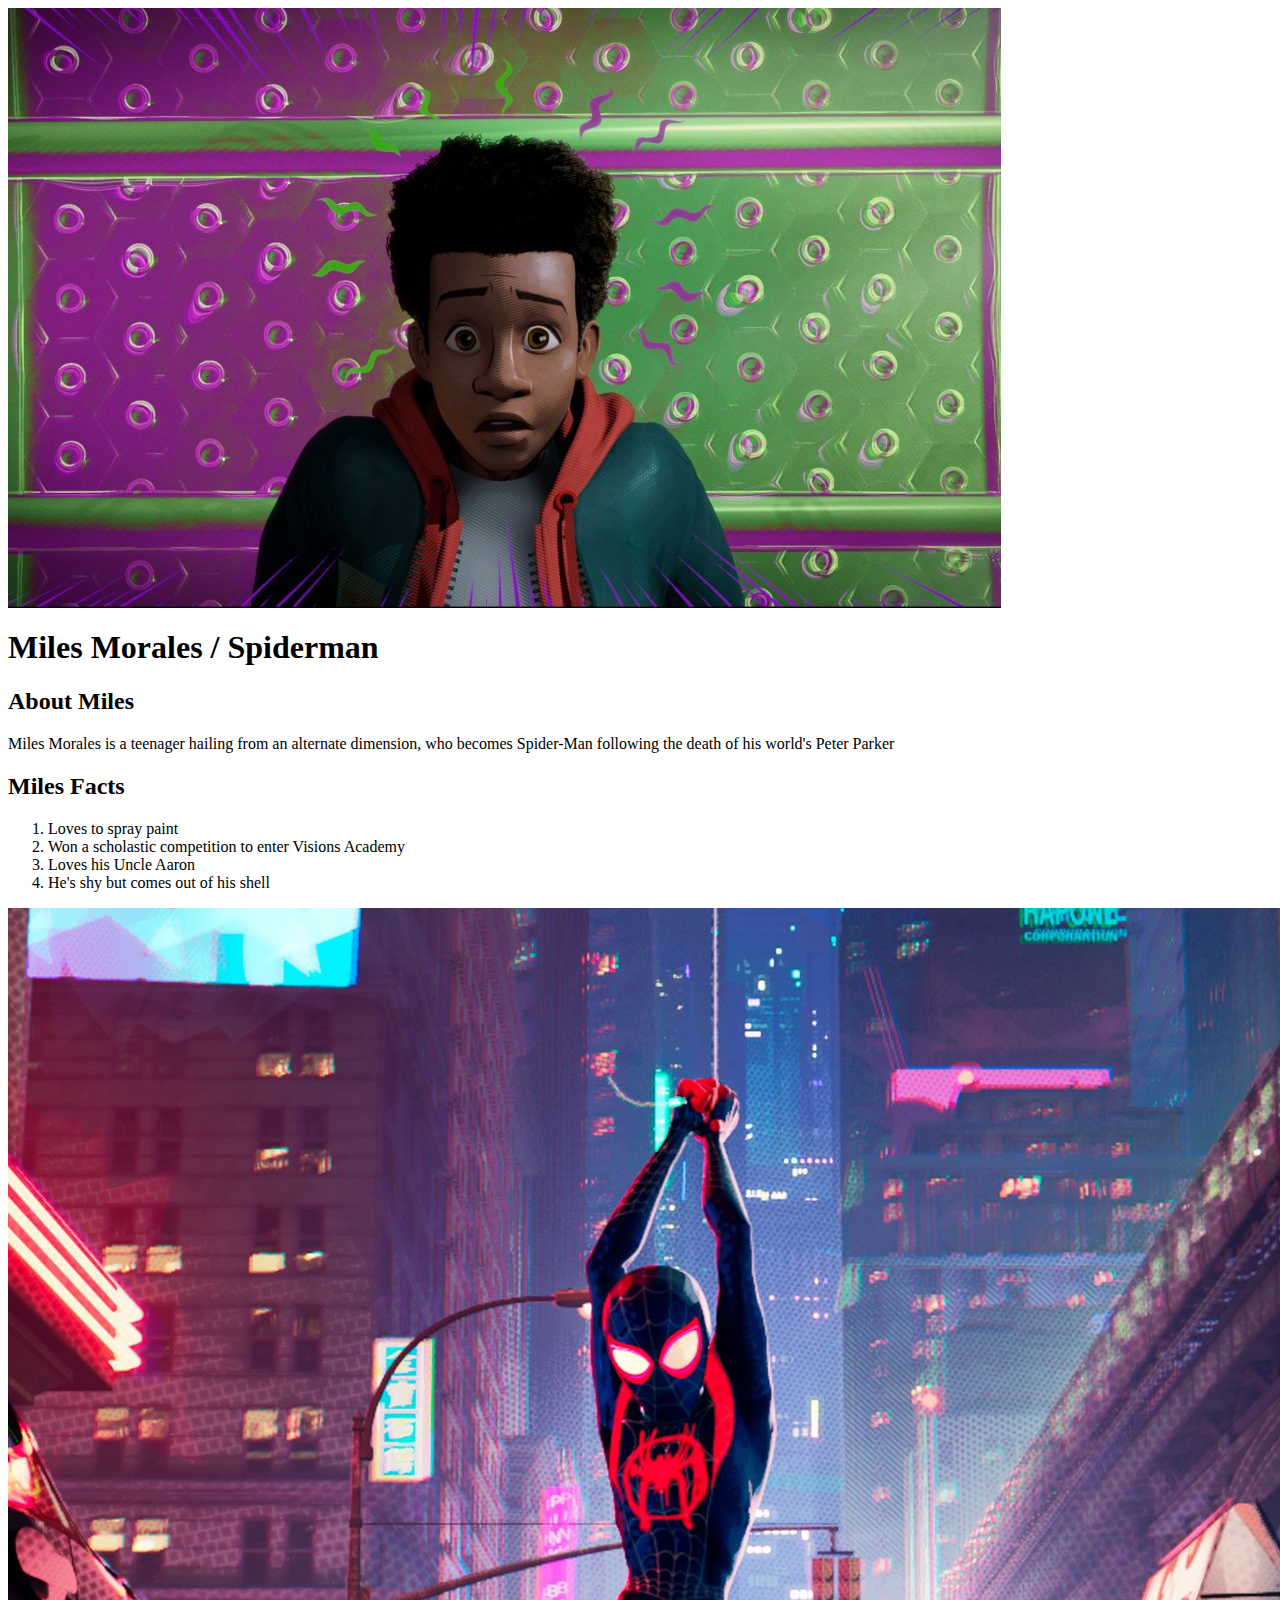
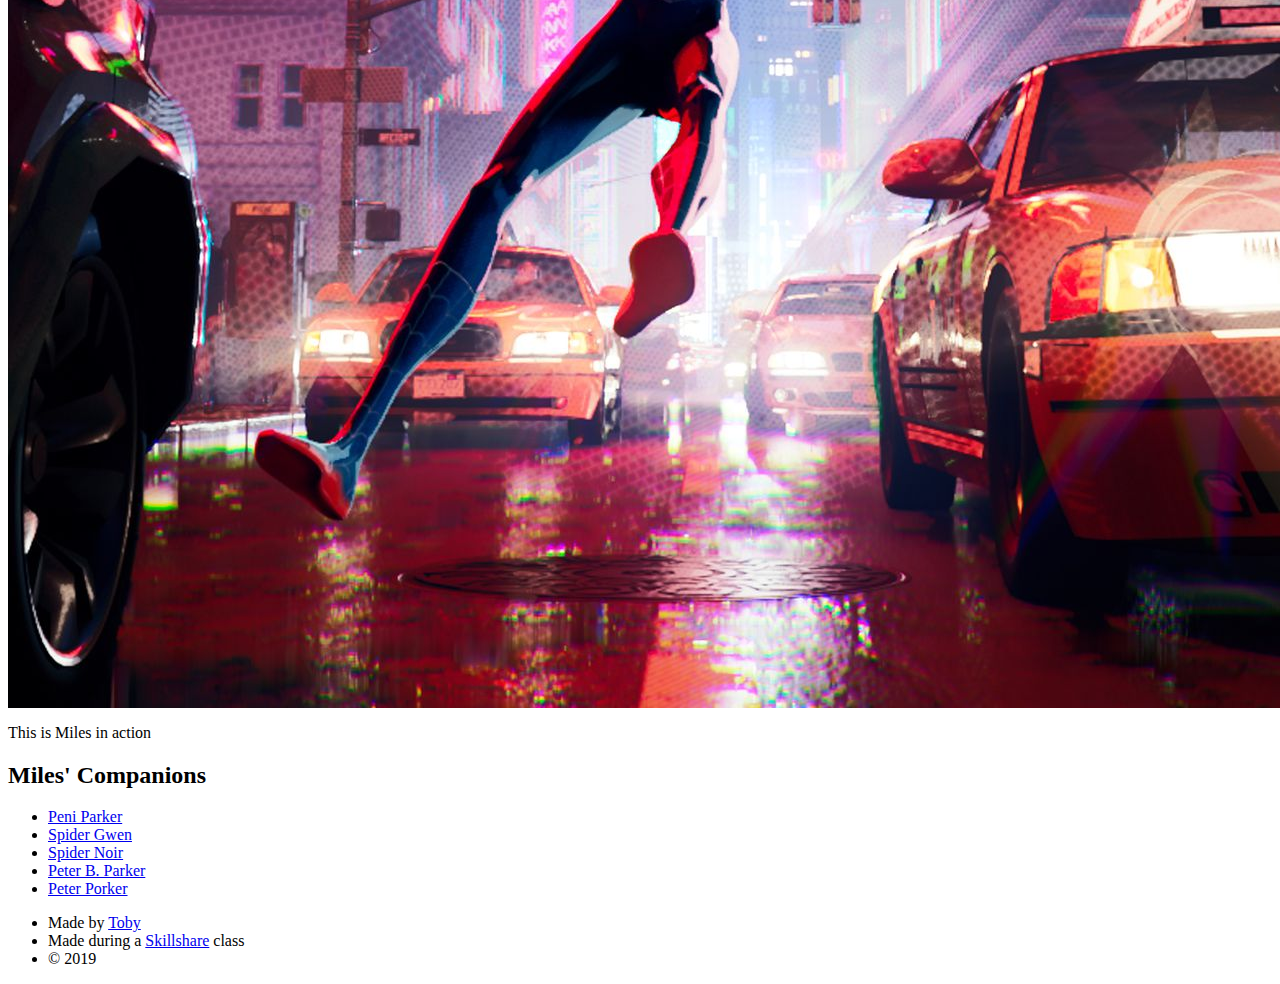
==== index.html @ b5e4cd2b "index page for miles morales site" ====
<html>
<head>
    <title>Miles Morales</title>
    <link rel="stylesheet" type="text/css" 
    href="css/spiderman.css">
</head>
<body>
    <div class="wrapper">
        <header>
        <img src="img/profile.jpg">
        <h1>Miles Morales / Spiderman</h1>
    </header>
    <div class="content">
<h2>About Miles</h2>
<p>Miles Morales is a teenager hailing from an alternate dimension, who becomes Spider-Man following the death of his world's Peter Parker</p>
<h2>Miles Facts </h2>
<ol>
   <li>Loves to spray paint</li>
   <li>Won a scholastic competition to enter Visions Academy</li>
   <li>Loves his Uncle Aaron</li>
   <li>He's shy but comes out of his shell</li>
</ol>    
<img class="big-image" src="img/big-image.jpg">
<p class="caption"> This is Miles in action </p>
<h2>Miles' Companions</h2>
<ul>
    <li><a href="https://marvel-movies.fandom.com/wiki/Peni_Parker" target="_blank" title="Visit Peni's Page">Peni Parker</a></li>
    <li><a href="https://marvel-movies.fandom.com/wiki/Gwendolyn_Stacy_(Into_the_Spider-Verse)" target="_blank" title="Visit Gwens Page">Spider Gwen</li></a>
    <li><a href="https://marvel-movies.fandom.com/wiki/Peter_Parker_(Into_the_Spider-Verse_Noir)" target="_blank" title="Visit Noir's Page">Spider Noir</li></a>
    <li><a href="https://marvel-movies.fandom.com/wiki/Peter_Parker_(Into_the_Spider-Verse)" target="_blank" title="Visit Peter's Page">Peter B. Parker</li></a>
    <li><a href="https://marvel-movies.fandom.com/wiki/Peter_Porker" target="_blank" title="Visit Porker's Page">Peter Porker</li></a>
</ul>
</div>
    <footer>
<ul>
    <li>Made by <a href="https://github.com/tobyscoupe" target="blank">Toby</a></li>
    <li>Made during a <a href="http://www.skillshare.com" target="_blank">Skillshare</a> class</li>
    <li>&copy; 2019</li>
</ul>
    </footer>
    </div>
</body>
</html>
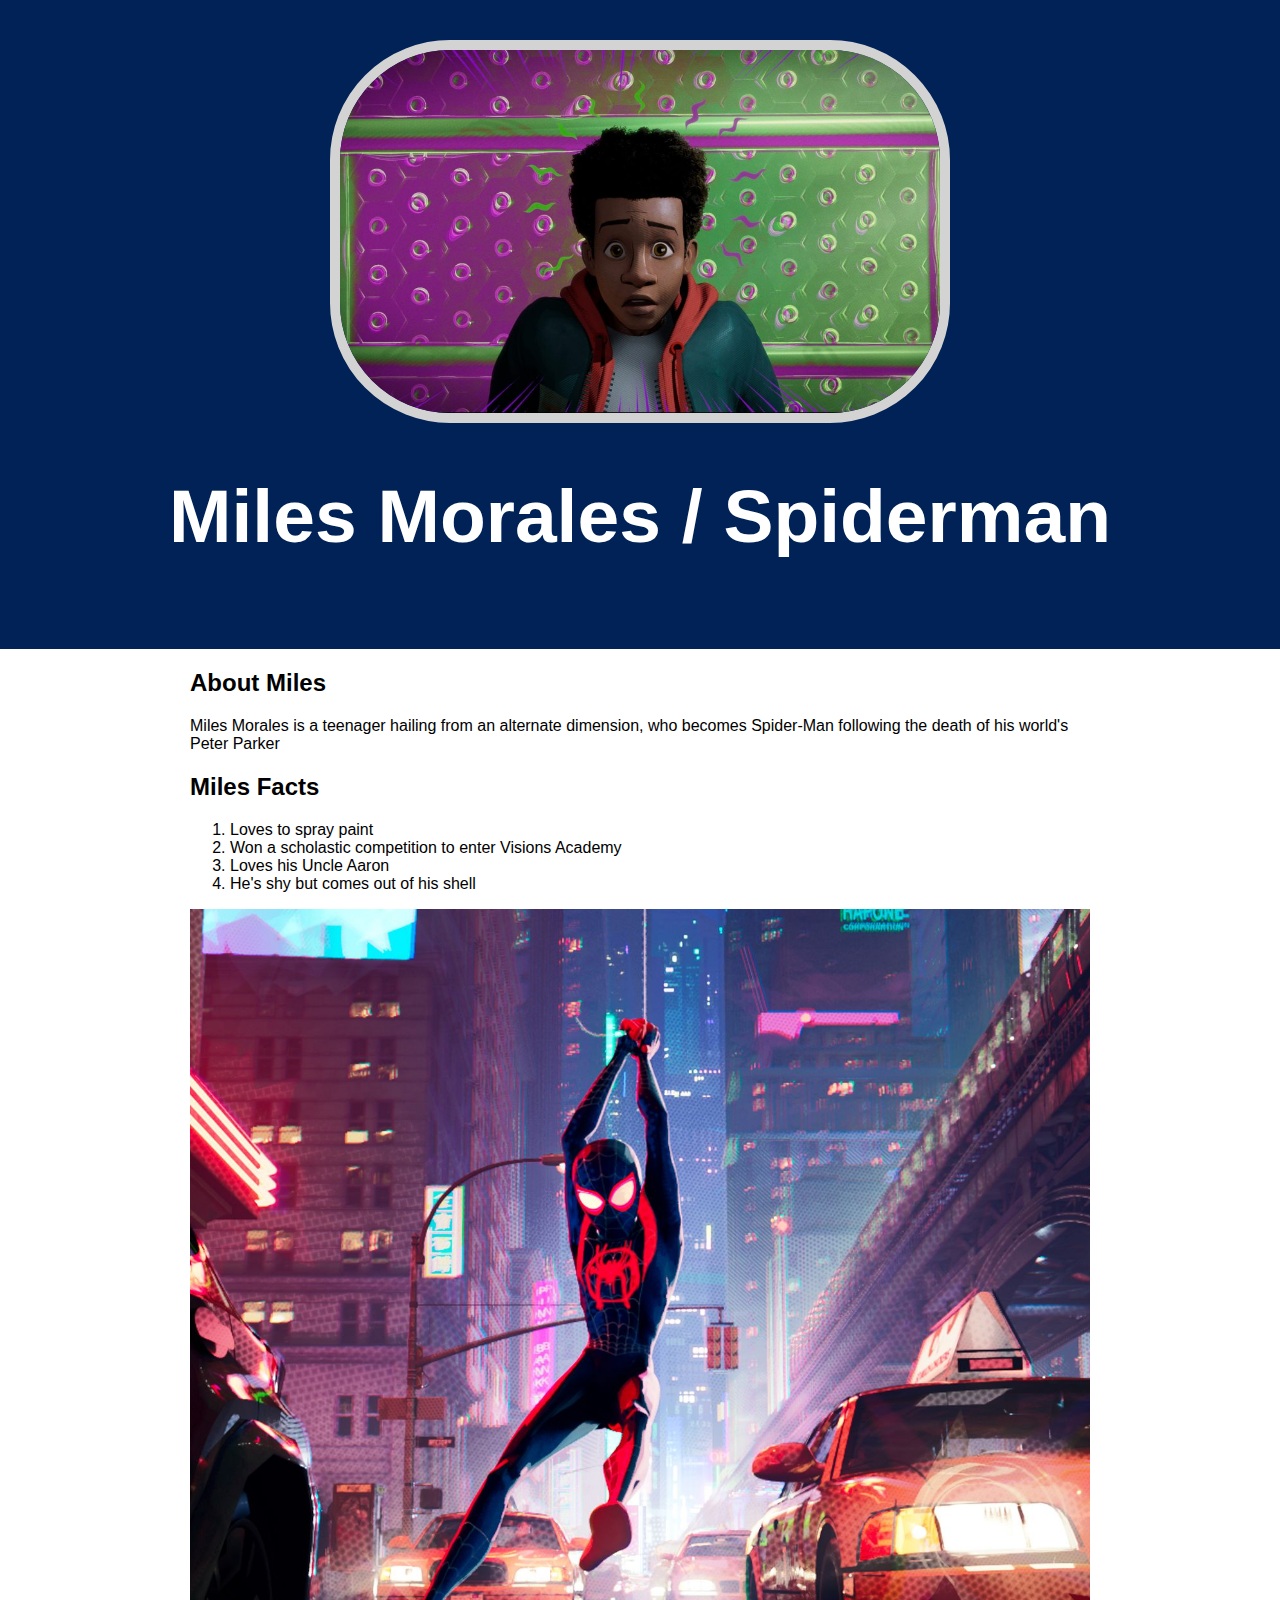
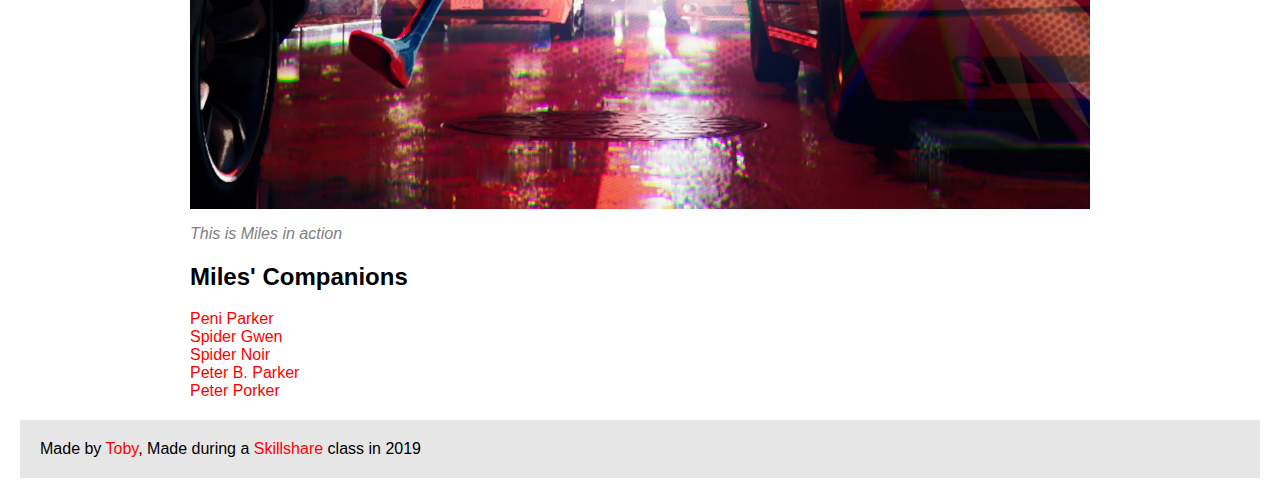
==== commit f0958885: "css changed for first site" ====
--- a/index.html
+++ b/index.html
@@ -33,9 +33,9 @@
 </div>
     <footer>
 <ul>
-    <li>Made by <a href="https://github.com/tobyscoupe" target="blank">Toby</a></li>
+    <li>Made by <a href="https://github.com/tobyscoupe" target="blank">Toby</a>,</li>
     <li>Made during a <a href="http://www.skillshare.com" target="_blank">Skillshare</a> class</li>
-    <li>&copy; 2019</li>
+    <li>in 2019</li>
 </ul>
     </footer>
     </div>
--- a/css/spiderman.css
+++ b/css/spiderman.css
@@ -0,0 +1,44 @@
+html, body{font-family: Arial, Helvetica, sans-serif;
+margin: 0;
+}
+header{
+    background-color:#012256;
+    padding: 40px;
+    text-align: center;
+}
+ h1{font-size:75px;
+    
+color: white;}
+header img{
+    border-radius: 120px;
+width: 600px;
+border: 10px solid lightgray}
+
+.content{
+margin: 0 auto;
+max-width: 900px;
+padding: 0 20px; 
+}
+
+img.big-image{max-width: 100%;}
+
+p.caption{font-size: 16px;
+color:gray;
+font-style: italic;}
+
+ul{list-style: none;
+padding:0;
+margin:0;
+}
+
+a{color:red;
+text-decoration: none;}
+
+footer{padding: 20px 20px;
+background-color: #e6e6e6;
+margin: 20px;
+ }
+
+ footer ul li{display: inline-block;
+text-align: center;
+}